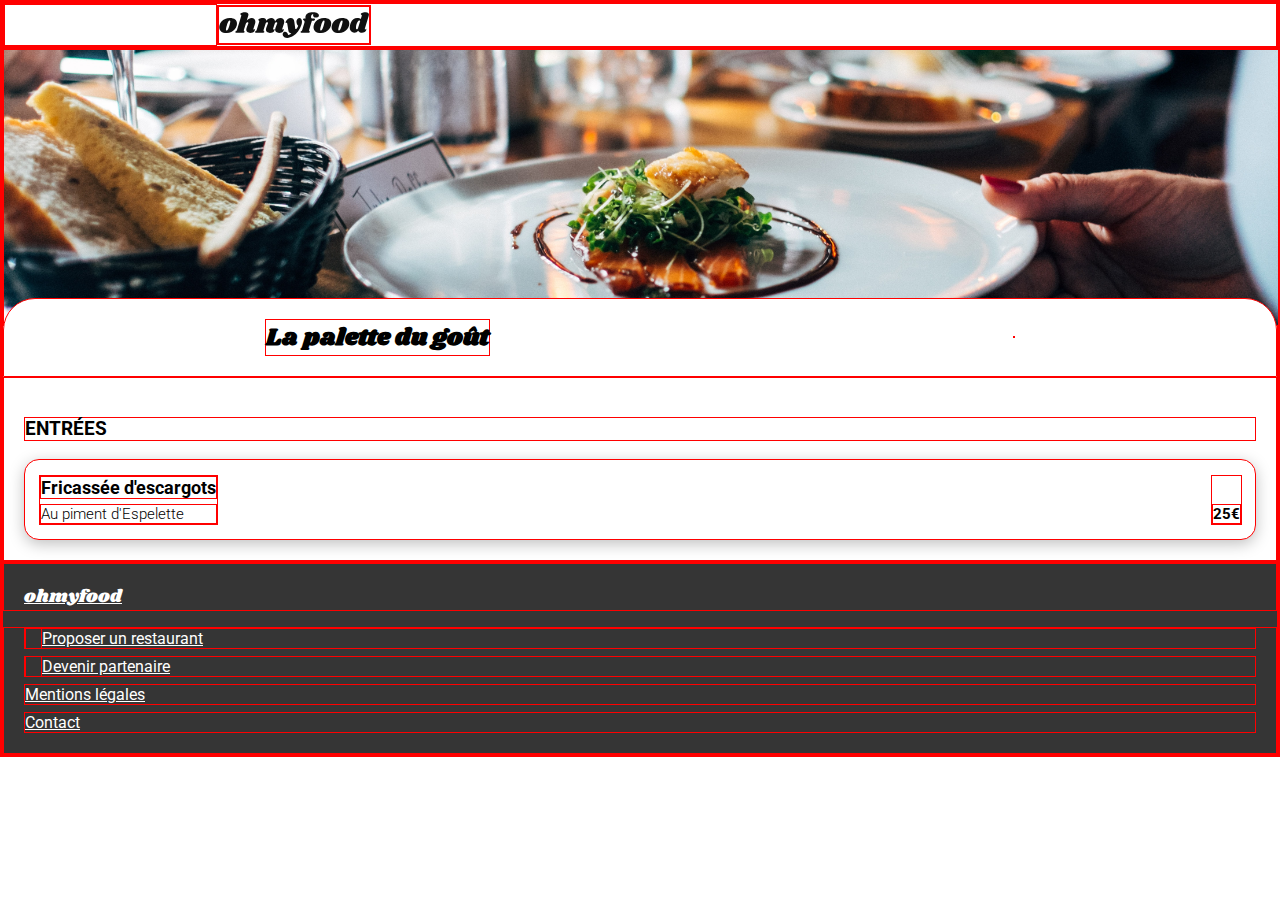
==== restaurants/Resto1.html @ e9b92a31 "Première version des éléments du menus" ====
<!DOCTYPE html>
<html lang="fr">
  <head>
    <meta charset="UTF-8" />
    <meta name="viewport" content="width=device-width, initial-scale=1.0" />
    <title>Ohmyfood Paris</title>

    <link rel="preconnect" href="https://fonts.googleapis.com" />
    <link rel="preconnect" href="https://fonts.gstatic.com" crossorigin />
    <link href="https://fonts.googleapis.com/css2?family=Roboto:ital,wght@0,100;0,300;0,400;0,500;0,700;0,900;1,100;1,300;1,400;1,500;1,700;1,900&family=Shrikhand&display=swap" rel="stylesheet" />

    <link
      rel="stylesheet"
      href="https://cdnjs.cloudflare.com/ajax/libs/font-awesome/6.2.1/css/all.min.css"
      integrity="sha512-MV7K8+y+gLIBoVD59lQIYicR65iaqukzvf/nwasF0nqhPay5w/9lJmVM2hMDcnK1OnMGCdVK+iQrJ7lzPJQd1w=="
      crossorigin="anonymous"
      referrerpolicy="no-referrer"
    />

    <link rel="stylesheet" href="/SASS/restos.css" />
  </head>

  <body>
    <!-- HEADER -->
    <header class="header">
      <nav class="header__navigation">
        <i class="fa-solid fa-arrow-left"></i>
        <a href="/index.html"><img class="header__logo" src="/assets/images/logo/ohmyfood@2x.svg" alt="logo ohmyfood" /></a>
      </nav>
    </header>

    <!-- MAIN -->
    <main class="menu">
      <img class="menu__image" src="/assets/images/restaurants/jay-wennington-N_Y88TWmGwA-unsplash.jpg" alt="La palette du gout" />
      <section class="menu_header">
        <h2>La palette du goût</h2>
        <i class="fa-regular fa-heart menu_header__heart"></i>
      </section>
      <section class="menu__type">
        <h3>ENTRÉES</h3>
        <a class="menu__element">
          <div class="menu__detail">
            <h4>Fricassée d'escargots</h4>
            <h5>Au piment d'Espelette</h5>
          </div>
          <div class="menu__prix">
            <p>25€</p>
          </div>
        </a>
      </section>
    </main>

    <!-- FOOTER -->
    <footer class="footer">
      <a href="#" class="footer__logo">ohmyfood</a>
      <div class="footer__link">
        <a href="#"><i class="fa-solid fa-utensils"></i>Proposer un restaurant</a>
        <a href="#"><i class="fa-solid fa-handshake-angle"></i>Devenir partenaire</a>
        <a href="#">Mentions légales</a>
        <a href="#">Contact</a>
      </div>
    </footer>
  </body>
</html>
---- SASS/restos.css ----
/* GENERAL */
* {
  border: solid 1px red;
}

:root {
  --main-color: #9356DC;
  --second-color: #FF79DA;
  --third-color: #99E2D0;
  --grey: #EAEAEA;
  --light-grey: #f3f3f3;
  --darker-green: #008766;
  --footer-background: #353535;
}

html {
  padding: 0;
  margin: 0;
}

body {
  padding: 0;
  margin: 0;
  font-family: Roboto;
}

/* HEADER */
.header {
  max-height: 113px;
}
.header .header__navigation {
  display: flex;
  flex-direction: row;
  align-items: center;
}
.header .header__navigation i {
  font-size: 24px;
  padding: 20px 15% 20px 20px;
  align-items: flex-start;
}
.header .header__logo {
  display: flex;
  width: 150px;
  height: 36px;
  justify-content: center;
  align-items: center;
}

/* MAIN */
.menu .menu__image {
  height: 275px;
  width: 100%;
  -o-object-fit: cover;
     object-fit: cover;
}
.menu .menu_header {
  display: flex;
  flex-direction: row;
  align-items: center;
  justify-content: space-around;
  font-family: shrikhand;
  border-radius: 32px 32px 0 0;
  background-color: white;
  margin-top: -32px;
  position: relative;
}
.menu .menu_header .menu_header__heart {
  display: flex;
  justify-content: center;
  align-items: center;
  font-size: 24px;
}
.menu .menu__type {
  display: flex;
  flex-direction: column;
  padding: 20px;
}
.menu .menu__element {
  display: flex;
  flex-direction: row;
  justify-content: space-between;
  height: 50px;
  background-color: white;
  border-radius: 15px;
  padding: 15px 13.5px 13.5px;
  box-shadow: 0px 4px 15px 0px rgba(0, 0, 0, 0.2509803922);
}
.menu .menu__detail {
  display: flex;
  flex-direction: column;
  justify-content: space-between;
  padding: 0;
  margin: 0;
}
.menu .menu__detail h4,
.menu .menu__detail h5 {
  max-width: 100%;
  margin: 0;
  padding: 0;
}
.menu .menu__detail h4 {
  font-size: 18px;
}
.menu .menu__detail h5 {
  font-size: 15px;
  font-weight: 300;
}
.menu .menu__prix {
  display: flex;
  align-items: flex-end;
}
.menu .menu__prix p {
  font-size: 15px;
  font-weight: 700;
  margin: 0;
}
.menu .menu__valide {
  background-color: var(--third-color);
  color: white;
}

/* FOOTER */
.footer {
  display: flex;
  flex-direction: column;
  background-color: var(--footer-background);
  margin: 0;
  padding: 0;
}
.footer .footer__logo {
  color: white;
  font-family: shrikhand;
  font-size: 18px;
  margin-bottom: 16px;
  padding: 20px 0px 0px 20px;
}
.footer .footer__link {
  display: flex;
  flex-direction: column;
  gap: 7px;
  padding: 0px 20px 20px;
}
.footer .footer__link a {
  color: white;
  font-size: 16px;
}
.footer .footer__link i {
  width: 13px;
  padding-right: 15px;
}/*# sourceMappingURL=Restos.css.map */
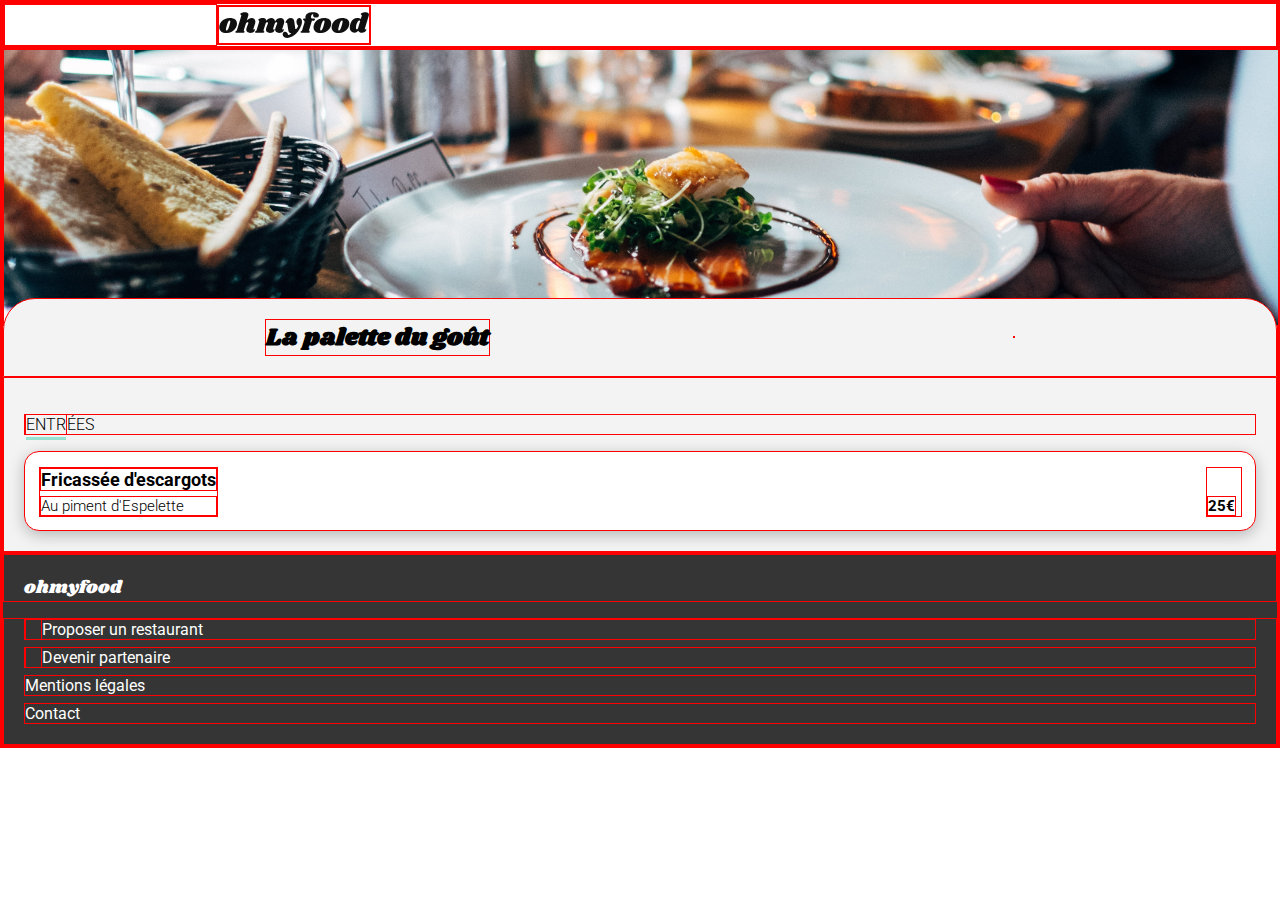
==== commit 86f0da05: "Coeur de la home avec animation dégradé + tentative animation de la validation de commande" ====
--- a/restaurants/Resto1.html
+++ b/restaurants/Resto1.html
@@ -37,7 +37,7 @@
         <i class="fa-regular fa-heart menu_header__heart"></i>
       </section>
       <section class="menu__type">
-        <h3>ENTRÉES</h3>
+        <h3><span>ENTR</span>ÉES</h3>
         <a class="menu__element">
           <div class="menu__detail">
             <h4>Fricassée d'escargots</h4>
@@ -45,6 +45,7 @@
           </div>
           <div class="menu__prix">
             <p>25€</p>
+            <i class="menu__valide fa-regular fa-circle-check"></i>
           </div>
         </a>
       </section>
--- a/SASS/restos.css
+++ b/SASS/restos.css
@@ -1,6 +1,7 @@
 /* GENERAL */
 * {
   border: solid 1px red;
+  text-decoration: none;
 }
 
 :root {
@@ -47,6 +48,9 @@
 }
 
 /* MAIN */
+.menu {
+  background-color: var(--light-grey);
+}
 .menu .menu__image {
   height: 275px;
   width: 100%;
@@ -59,8 +63,8 @@
   align-items: center;
   justify-content: space-around;
   font-family: shrikhand;
+  background-color: var(--light-grey);
   border-radius: 32px 32px 0 0;
-  background-color: white;
   margin-top: -32px;
   position: relative;
 }
@@ -72,8 +76,20 @@
 }
 .menu .menu__type {
   display: flex;
+  -o-object-fit: contain;
+     object-fit: contain;
   flex-direction: column;
   padding: 20px;
+}
+.menu .menu__type h3 {
+  font-size: 16px;
+  font-weight: 300;
+}
+.menu .menu__type span {
+  text-decoration: underline;
+  text-underline-offset: 7px;
+  text-decoration-thickness: 3px;
+  text-decoration-color: var(--third-color);
 }
 .menu .menu__element {
   display: flex;
@@ -85,16 +101,25 @@
   padding: 15px 13.5px 13.5px;
   box-shadow: 0px 4px 15px 0px rgba(0, 0, 0, 0.2509803922);
 }
+.menu .menu__element:hover + .menu__valide {
+  display: flex;
+  transform: translateX(0%);
+  opacity: 1;
+}
 .menu .menu__detail {
   display: flex;
+  position: relative;
   flex-direction: column;
   justify-content: space-between;
   padding: 0;
   margin: 0;
+  overflow: auto;
+  white-space: nowrap;
 }
 .menu .menu__detail h4,
 .menu .menu__detail h5 {
-  max-width: 100%;
+  text-overflow: ellipsis;
+  overflow: hidden;
   margin: 0;
   padding: 0;
 }
@@ -113,10 +138,37 @@
   font-size: 15px;
   font-weight: 700;
   margin: 0;
+  margin-right: 5px;
 }
 .menu .menu__valide {
+  display: none;
+  align-items: center;
+  justify-content: center;
+  border-radius: 0px 15px 15px 0;
+  margin-bottom: -14px;
+  margin-right: -15px;
+  height: 160%;
+  width: 50px;
+  font-size: 30px;
   background-color: var(--third-color);
   color: white;
+  transform: translateX(100%);
+  opacity: -1;
+  transition: all 0.5s ease-in-out;
+}
+.menu .menu__commander {
+  display: flex;
+  justify-content: center;
+  align-items: center;
+  height: 50px;
+  width: 218px;
+  border-radius: 25px;
+  background: linear-gradient(0deg, var(--main-color) -11.44%, var(--second-color) 123.93%);
+  font-size: 16px;
+  color: white;
+  font-size: 16px;
+  font-weight: 500;
+  border: 0;
 }
 
 /* FOOTER */
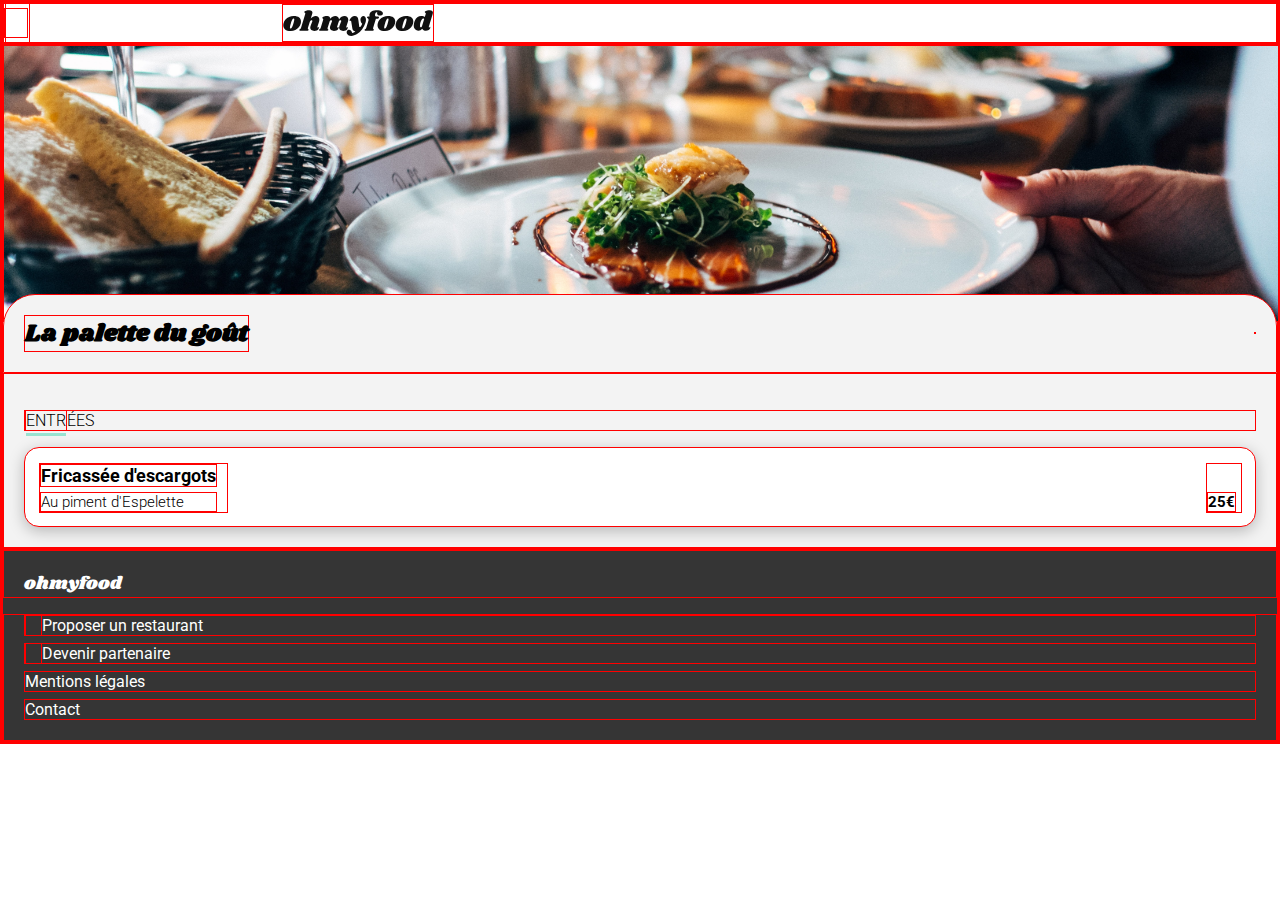
==== commit 7fefff7e: "Minor - Résolution de certains positionnement sur la page resto" ====
--- a/restaurants/Resto1.html
+++ b/restaurants/Resto1.html
@@ -24,8 +24,8 @@
     <!-- HEADER -->
     <header class="header">
       <nav class="header__navigation">
-        <i class="fa-solid fa-arrow-left"></i>
-        <a href="/index.html"><img class="header__logo" src="/assets/images/logo/ohmyfood@2x.svg" alt="logo ohmyfood" /></a>
+        <a href="/index.html"><i class="fa-solid fa-arrow-left"></i></a>
+        <img class="header__logo" src="/assets/images/logo/ohmyfood@2x.svg" alt="logo ohmyfood" />
       </nav>
     </header>
 
--- a/SASS/restos.css
+++ b/SASS/restos.css
@@ -33,11 +33,13 @@
   display: flex;
   flex-direction: row;
   align-items: center;
+  justify-content: flex-start;
 }
 .header .header__navigation i {
   font-size: 24px;
   padding: 20px 15% 20px 20px;
   align-items: flex-start;
+  color: black;
 }
 .header .header__logo {
   display: flex;
@@ -45,6 +47,7 @@
   height: 36px;
   justify-content: center;
   align-items: center;
+  margin-left: 20%;
 }
 
 /* MAIN */
@@ -61,11 +64,13 @@
   display: flex;
   flex-direction: row;
   align-items: center;
-  justify-content: space-around;
+  justify-content: space-between;
+  gap: 20px;
   font-family: shrikhand;
   background-color: var(--light-grey);
   border-radius: 32px 32px 0 0;
   margin-top: -32px;
+  padding: 0 20px;
   position: relative;
 }
 .menu .menu_header .menu_header__heart {
@@ -120,7 +125,7 @@
 .menu .menu__detail h5 {
   text-overflow: ellipsis;
   overflow: hidden;
-  margin: 0;
+  margin: 0 10px 0 0;
   padding: 0;
 }
 .menu .menu__detail h4 {
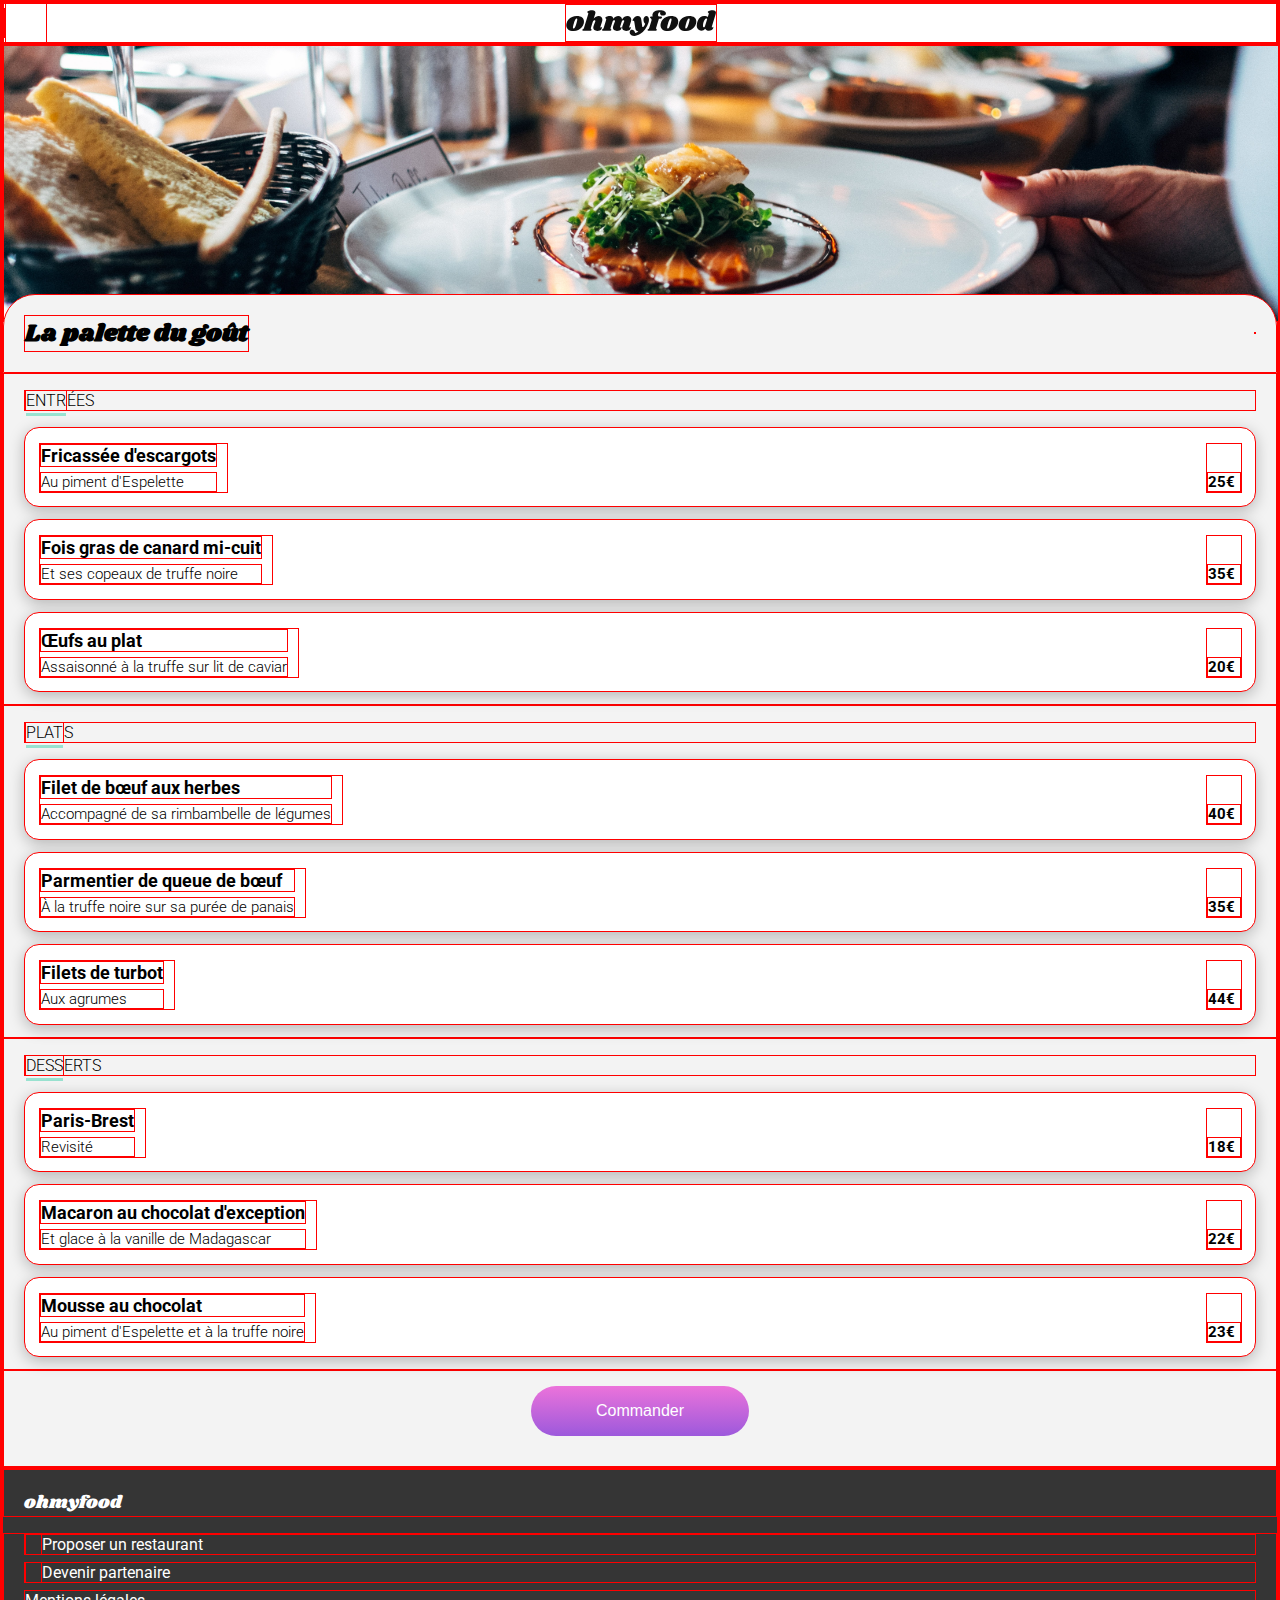
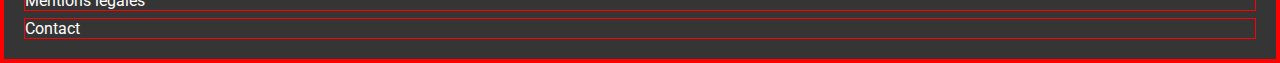
==== commit 07078ea1: "Major - Finission + ajout du boutton commander sur la page resto template" ====
--- a/restaurants/Resto1.html
+++ b/restaurants/Resto1.html
@@ -37,6 +37,7 @@
         <i class="fa-regular fa-heart menu_header__heart"></i>
       </section>
       <section class="menu__type">
+        <!-- ENTREES -->
         <h3><span>ENTR</span>ÉES</h3>
         <a class="menu__element">
           <div class="menu__detail">
@@ -48,6 +49,99 @@
             <i class="menu__valide fa-regular fa-circle-check"></i>
           </div>
         </a>
+        <a class="menu__element">
+          <div class="menu__detail">
+            <h4>Fois gras de canard mi-cuit</h4>
+            <h5>Et ses copeaux de truffe noire</h5>
+          </div>
+          <div class="menu__prix">
+            <p>35€</p>
+            <i class="menu__valide fa-regular fa-circle-check"></i>
+          </div>
+        </a>
+        <a class="menu__element">
+          <div class="menu__detail">
+            <h4>Œufs au plat</h4>
+            <h5>Assaisonné à la truffe sur lit de caviar</h5>
+          </div>
+          <div class="menu__prix">
+            <p>20€</p>
+            <i class="menu__valide fa-regular fa-circle-check"></i>
+          </div>
+        </a>
+      </section>
+
+      <!-- PLATS -->
+      <section class="menu__type">
+        <h3><span>PLAT</span>S</h3>
+        <a class="menu__element">
+          <div class="menu__detail">
+            <h4>Filet de bœuf aux herbes</h4>
+            <h5>Accompagné de sa rimbambelle de légumes</h5>
+          </div>
+          <div class="menu__prix">
+            <p>40€</p>
+            <i class="menu__valide fa-regular fa-circle-check"></i>
+          </div>
+        </a>
+        <a class="menu__element">
+          <div class="menu__detail">
+            <h4>Parmentier de queue de bœuf</h4>
+            <h5>À la truffe noire sur sa purée de panais</h5>
+          </div>
+          <div class="menu__prix">
+            <p>35€</p>
+            <i class="menu__valide fa-regular fa-circle-check"></i>
+          </div>
+        </a>
+        <a class="menu__element">
+          <div class="menu__detail">
+            <h4>Filets de turbot</h4>
+            <h5>Aux agrumes</h5>
+          </div>
+          <div class="menu__prix">
+            <p>44€</p>
+            <i class="menu__valide fa-regular fa-circle-check"></i>
+          </div>
+        </a>
+      </section>
+
+      <!-- DESSERTS -->
+      <section class="menu__type">
+        <h3><span>DESS</span>ERTS</h3>
+        <a class="menu__element">
+          <div class="menu__detail">
+            <h4>Paris-Brest</h4>
+            <h5>Revisité</h5>
+          </div>
+          <div class="menu__prix">
+            <p>18€</p>
+            <i class="menu__valide fa-regular fa-circle-check"></i>
+          </div>
+        </a>
+        <a class="menu__element">
+          <div class="menu__detail">
+            <h4>Macaron au chocolat d'exception</h4>
+            <h5>Et glace à la vanille de Madagascar</h5>
+          </div>
+          <div class="menu__prix">
+            <p>22€</p>
+            <i class="menu__valide fa-regular fa-circle-check"></i>
+          </div>
+        </a>
+        <a class="menu__element">
+          <div class="menu__detail">
+            <h4>Mousse au chocolat</h4>
+            <h5>Au piment d'Espelette et à la truffe noire</h5>
+          </div>
+          <div class="menu__prix">
+            <p>23€</p>
+            <i class="menu__valide fa-regular fa-circle-check"></i>
+          </div>
+        </a>
+      </section>
+      <section class="menu__commande">
+        <button class="menu__button">Commander</button>
       </section>
     </main>
 
--- a/SASS/restos.css
+++ b/SASS/restos.css
@@ -5,10 +5,10 @@
 }
 
 :root {
-  --main-color: #9356DC;
-  --second-color: #FF79DA;
-  --third-color: #99E2D0;
-  --grey: #EAEAEA;
+  --main-color: #9356dc;
+  --second-color: #ff79da;
+  --third-color: #99e2d0;
+  --grey: #eaeaea;
   --light-grey: #f3f3f3;
   --darker-green: #008766;
   --footer-background: #353535;
@@ -37,7 +37,8 @@
 }
 .header .header__navigation i {
   font-size: 24px;
-  padding: 20px 15% 20px 20px;
+  padding: 20px;
+  margin-right: -61px;
   align-items: flex-start;
   color: black;
 }
@@ -47,7 +48,7 @@
   height: 36px;
   justify-content: center;
   align-items: center;
-  margin-left: 20%;
+  margin: auto;
 }
 
 /* MAIN */
@@ -84,7 +85,7 @@
   -o-object-fit: contain;
      object-fit: contain;
   flex-direction: column;
-  padding: 20px;
+  padding: 0px 20px;
 }
 .menu .menu__type h3 {
   font-size: 16px;
@@ -99,17 +100,21 @@
 .menu .menu__element {
   display: flex;
   flex-direction: row;
+  position: relative;
   justify-content: space-between;
   height: 50px;
   background-color: white;
   border-radius: 15px;
   padding: 15px 13.5px 13.5px;
+  margin-bottom: 12px;
+  overflow: hidden;
   box-shadow: 0px 4px 15px 0px rgba(0, 0, 0, 0.2509803922);
 }
-.menu .menu__element:hover + .menu__valide {
-  display: flex;
-  transform: translateX(0%);
-  opacity: 1;
+.menu .menu__element:hover .menu__valide {
+  transform: translateX(-16px);
+}
+.menu .menu__element:hover .menu__prix p {
+  margin-right: 60px;
 }
 .menu .menu__detail {
   display: flex;
@@ -137,31 +142,40 @@
 }
 .menu .menu__prix {
   display: flex;
+  flex-direction: row;
+  justify-content: space-between;
   align-items: flex-end;
 }
 .menu .menu__prix p {
   font-size: 15px;
   font-weight: 700;
   margin: 0;
-  margin-right: 5px;
+  padding-right: 5px;
+  transition: all 1s ease-in-out;
 }
 .menu .menu__valide {
-  display: none;
+  display: flex;
+  position: absolute;
   align-items: center;
   justify-content: center;
   border-radius: 0px 15px 15px 0;
   margin-bottom: -14px;
-  margin-right: -15px;
-  height: 160%;
-  width: 50px;
-  font-size: 30px;
+  margin-left: 60px;
+  height: 101%;
+  width: 60px;
+  font-size: 20px;
   background-color: var(--third-color);
   color: white;
+  transition: all 1s ease-in-out;
   transform: translateX(100%);
-  opacity: -1;
-  transition: all 0.5s ease-in-out;
-}
-.menu .menu__commander {
+}
+.menu .menu__commande {
+  display: flex;
+  justify-content: center;
+  align-items: center;
+  padding: 15px 0 30px;
+}
+.menu .menu__button {
   display: flex;
   justify-content: center;
   align-items: center;
@@ -174,6 +188,11 @@
   font-size: 16px;
   font-weight: 500;
   border: 0;
+  transition: all 1s;
+}
+.menu .menu__button:hover {
+  opacity: 0.85;
+  box-shadow: 0px 4px 4px 0px rgba(0, 0, 0, 0.3764705882);
 }
 
 /* FOOTER */
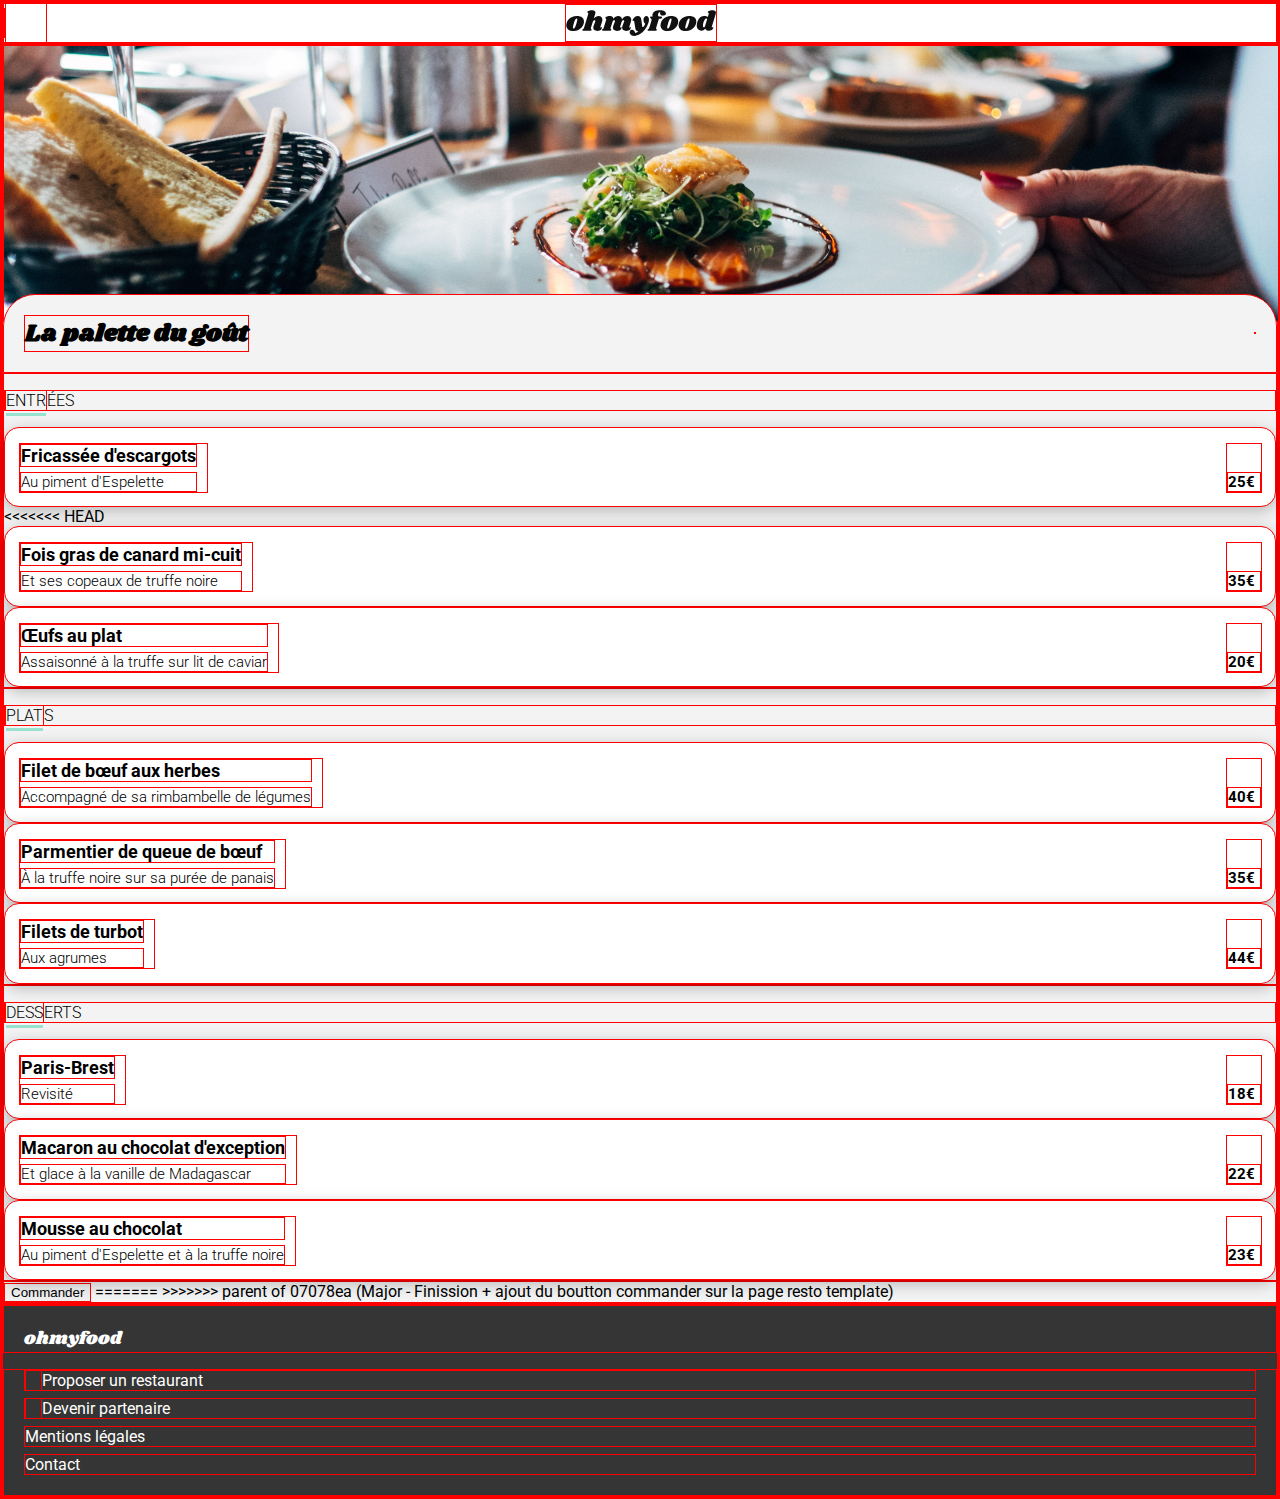
==== commit 7e7d4d7b: "Ajout couleur icone fonctionnement sur home, Ajout animation type menu sur resto, lien de contact es" ====
--- a/restaurants/Resto1.html
+++ b/restaurants/Resto1.html
@@ -37,7 +37,6 @@
         <i class="fa-regular fa-heart menu_header__heart"></i>
       </section>
       <section class="menu__type">
-        <!-- ENTREES -->
         <h3><span>ENTR</span>ÉES</h3>
         <a class="menu__element">
           <div class="menu__detail">
@@ -49,6 +48,7 @@
             <i class="menu__valide fa-regular fa-circle-check"></i>
           </div>
         </a>
+<<<<<<< HEAD
         <a class="menu__element">
           <div class="menu__detail">
             <h4>Fois gras de canard mi-cuit</h4>
@@ -72,7 +72,7 @@
       </section>
 
       <!-- PLATS -->
-      <section class="menu__type">
+      <section class="menu__type menu__type--2">
         <h3><span>PLAT</span>S</h3>
         <a class="menu__element">
           <div class="menu__detail">
@@ -107,7 +107,7 @@
       </section>
 
       <!-- DESSERTS -->
-      <section class="menu__type">
+      <section class="menu__type menu__type--3">
         <h3><span>DESS</span>ERTS</h3>
         <a class="menu__element">
           <div class="menu__detail">
@@ -142,6 +142,8 @@
       </section>
       <section class="menu__commande">
         <button class="menu__button">Commander</button>
+=======
+>>>>>>> parent of 07078ea (Major - Finission + ajout du boutton commander sur la page resto template)
       </section>
     </main>
 
@@ -152,7 +154,7 @@
         <a href="#"><i class="fa-solid fa-utensils"></i>Proposer un restaurant</a>
         <a href="#"><i class="fa-solid fa-handshake-angle"></i>Devenir partenaire</a>
         <a href="#">Mentions légales</a>
-        <a href="#">Contact</a>
+        <a href="mailto:contact@ohmyfood.fr">Contact</a>
       </div>
     </footer>
   </body>
--- a/SASS/restos.css
+++ b/SASS/restos.css
@@ -14,6 +14,19 @@
   --footer-background: #353535;
 }
 
+@keyframes menu_type {
+  0% {
+    transform: translateX(-100%);
+    opacity: 0;
+  }
+  95% {
+    opacity: 0.5;
+  }
+  100% {
+    transform: translateX(0%);
+    opacity: 1;
+  }
+}
 html {
   padding: 0;
   margin: 0;
@@ -38,7 +51,7 @@
 .header .header__navigation i {
   font-size: 24px;
   padding: 20px;
-  margin-right: -61px;
+  margin-right: -62px;
   align-items: flex-start;
   color: black;
 }
@@ -85,7 +98,18 @@
   -o-object-fit: contain;
      object-fit: contain;
   flex-direction: column;
+<<<<<<< HEAD
   padding: 0px 20px;
+  animation: menu_type 1s ease-in-out;
+}
+.menu .menu__type--2 {
+  animation: menu_type 1.5s ease-in-out;
+}
+.menu .menu__type--3 {
+  animation: menu_type 2s ease-in-out;
+=======
+  padding: 20px;
+>>>>>>> parent of 07078ea (Major - Finission + ajout du boutton commander sur la page resto template)
 }
 .menu .menu__type h3 {
   font-size: 16px;
@@ -106,7 +130,6 @@
   background-color: white;
   border-radius: 15px;
   padding: 15px 13.5px 13.5px;
-  margin-bottom: 12px;
   overflow: hidden;
   box-shadow: 0px 4px 15px 0px rgba(0, 0, 0, 0.2509803922);
 }
@@ -151,7 +174,7 @@
   font-weight: 700;
   margin: 0;
   padding-right: 5px;
-  transition: all 1s ease-in-out;
+  transition: all 0.25s ease-in-out;
 }
 .menu .menu__valide {
   display: flex;
@@ -166,16 +189,10 @@
   font-size: 20px;
   background-color: var(--third-color);
   color: white;
-  transition: all 1s ease-in-out;
+  transition: all 0.3s ease-out;
   transform: translateX(100%);
 }
-.menu .menu__commande {
-  display: flex;
-  justify-content: center;
-  align-items: center;
-  padding: 15px 0 30px;
-}
-.menu .menu__button {
+.menu .menu__commander {
   display: flex;
   justify-content: center;
   align-items: center;
@@ -188,11 +205,14 @@
   font-size: 16px;
   font-weight: 500;
   border: 0;
-  transition: all 1s;
+<<<<<<< HEAD
+  transition: all 0.3s ease-in-out;
 }
 .menu .menu__button:hover {
   opacity: 0.85;
   box-shadow: 0px 4px 4px 0px rgba(0, 0, 0, 0.3764705882);
+=======
+>>>>>>> parent of 07078ea (Major - Finission + ajout du boutton commander sur la page resto template)
 }
 
 /* FOOTER */
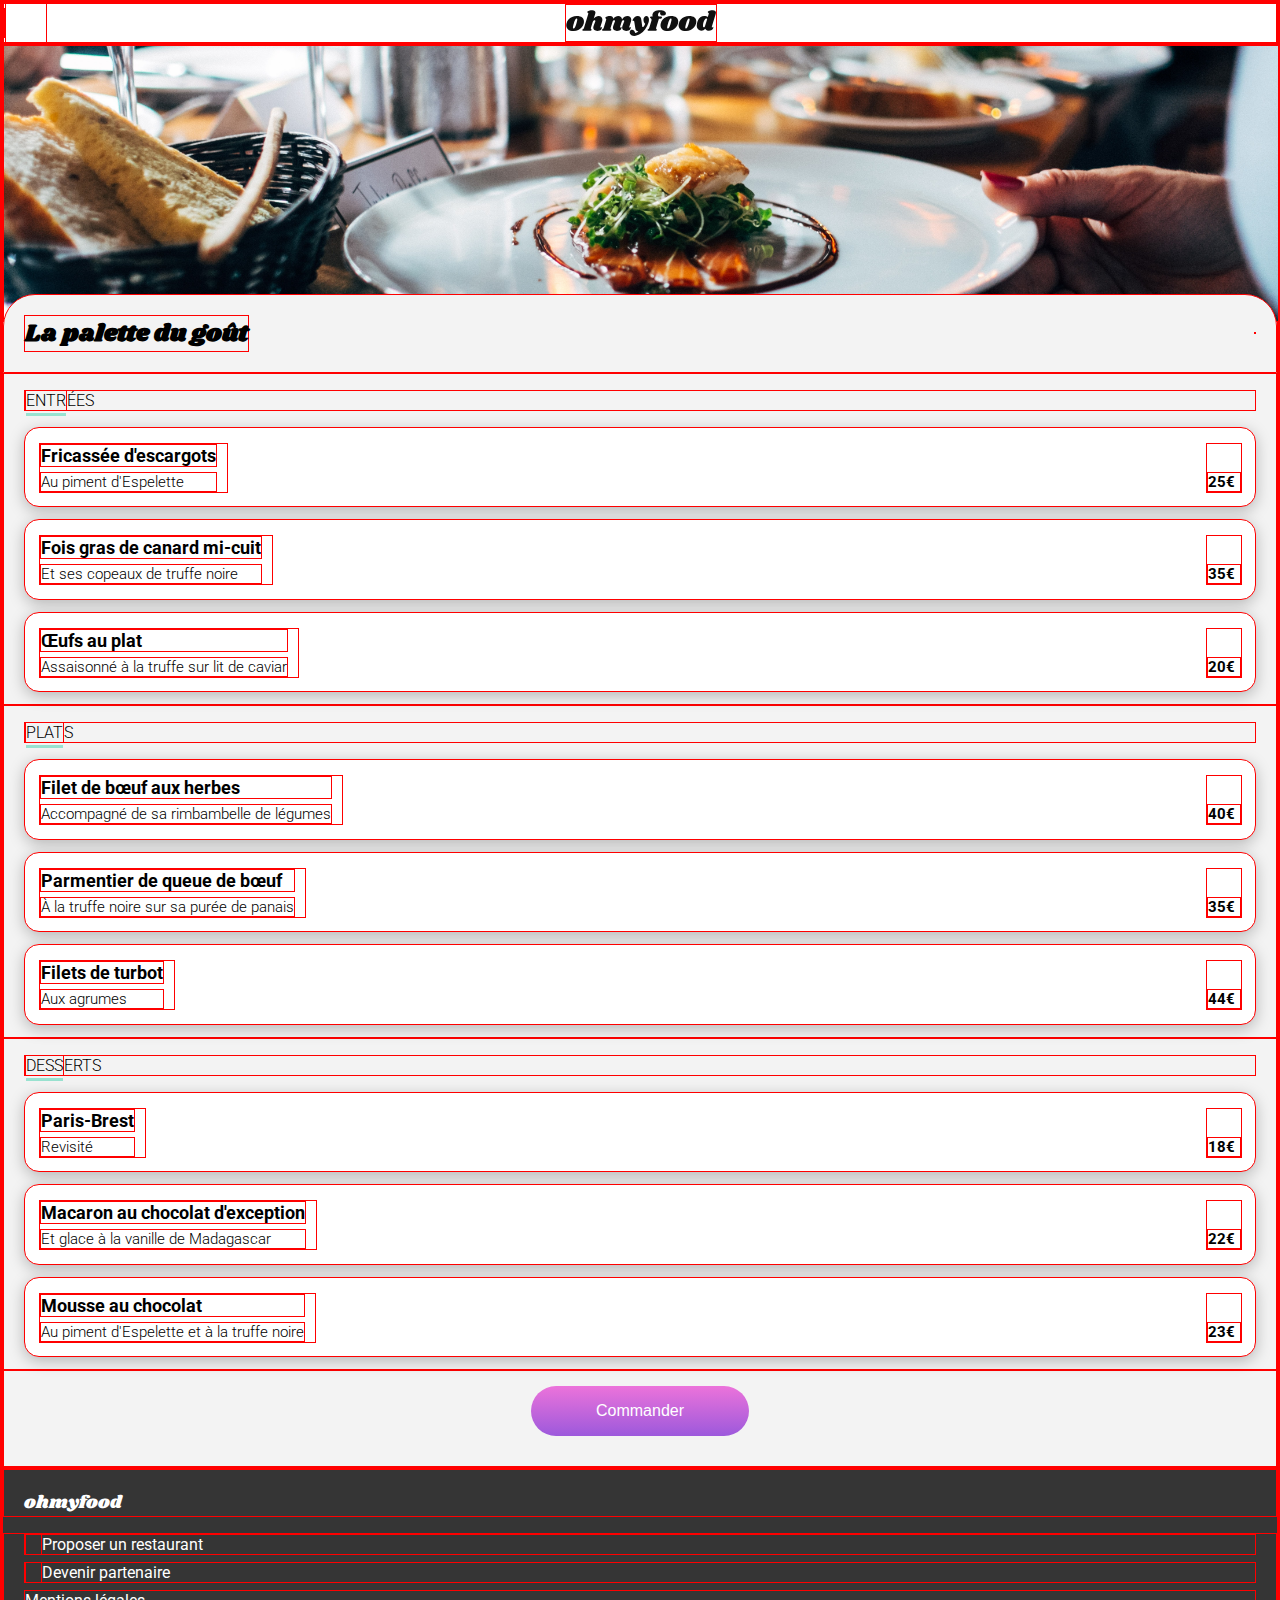
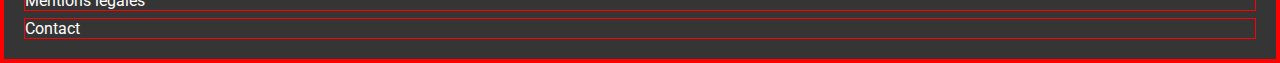
==== commit 4428b79b: "Major : Retour à la version cdde03e" ====
--- a/restaurants/Resto1.html
+++ b/restaurants/Resto1.html
@@ -37,6 +37,7 @@
         <i class="fa-regular fa-heart menu_header__heart"></i>
       </section>
       <section class="menu__type">
+        <!-- ENTREES -->
         <h3><span>ENTR</span>ÉES</h3>
         <a class="menu__element">
           <div class="menu__detail">
@@ -48,7 +49,6 @@
             <i class="menu__valide fa-regular fa-circle-check"></i>
           </div>
         </a>
-<<<<<<< HEAD
         <a class="menu__element">
           <div class="menu__detail">
             <h4>Fois gras de canard mi-cuit</h4>
@@ -142,8 +142,6 @@
       </section>
       <section class="menu__commande">
         <button class="menu__button">Commander</button>
-=======
->>>>>>> parent of 07078ea (Major - Finission + ajout du boutton commander sur la page resto template)
       </section>
     </main>
 
--- a/SASS/restos.css
+++ b/SASS/restos.css
@@ -51,7 +51,7 @@
 .header .header__navigation i {
   font-size: 24px;
   padding: 20px;
-  margin-right: -62px;
+  margin-right: -61px;
   align-items: flex-start;
   color: black;
 }
@@ -98,7 +98,6 @@
   -o-object-fit: contain;
      object-fit: contain;
   flex-direction: column;
-<<<<<<< HEAD
   padding: 0px 20px;
   animation: menu_type 1s ease-in-out;
 }
@@ -107,9 +106,6 @@
 }
 .menu .menu__type--3 {
   animation: menu_type 2s ease-in-out;
-=======
-  padding: 20px;
->>>>>>> parent of 07078ea (Major - Finission + ajout du boutton commander sur la page resto template)
 }
 .menu .menu__type h3 {
   font-size: 16px;
@@ -130,6 +126,7 @@
   background-color: white;
   border-radius: 15px;
   padding: 15px 13.5px 13.5px;
+  margin-bottom: 12px;
   overflow: hidden;
   box-shadow: 0px 4px 15px 0px rgba(0, 0, 0, 0.2509803922);
 }
@@ -192,7 +189,13 @@
   transition: all 0.3s ease-out;
   transform: translateX(100%);
 }
-.menu .menu__commander {
+.menu .menu__commande {
+  display: flex;
+  justify-content: center;
+  align-items: center;
+  padding: 15px 0 30px;
+}
+.menu .menu__button {
   display: flex;
   justify-content: center;
   align-items: center;
@@ -205,14 +208,11 @@
   font-size: 16px;
   font-weight: 500;
   border: 0;
-<<<<<<< HEAD
   transition: all 0.3s ease-in-out;
 }
 .menu .menu__button:hover {
   opacity: 0.85;
   box-shadow: 0px 4px 4px 0px rgba(0, 0, 0, 0.3764705882);
-=======
->>>>>>> parent of 07078ea (Major - Finission + ajout du boutton commander sur la page resto template)
 }
 
 /* FOOTER */
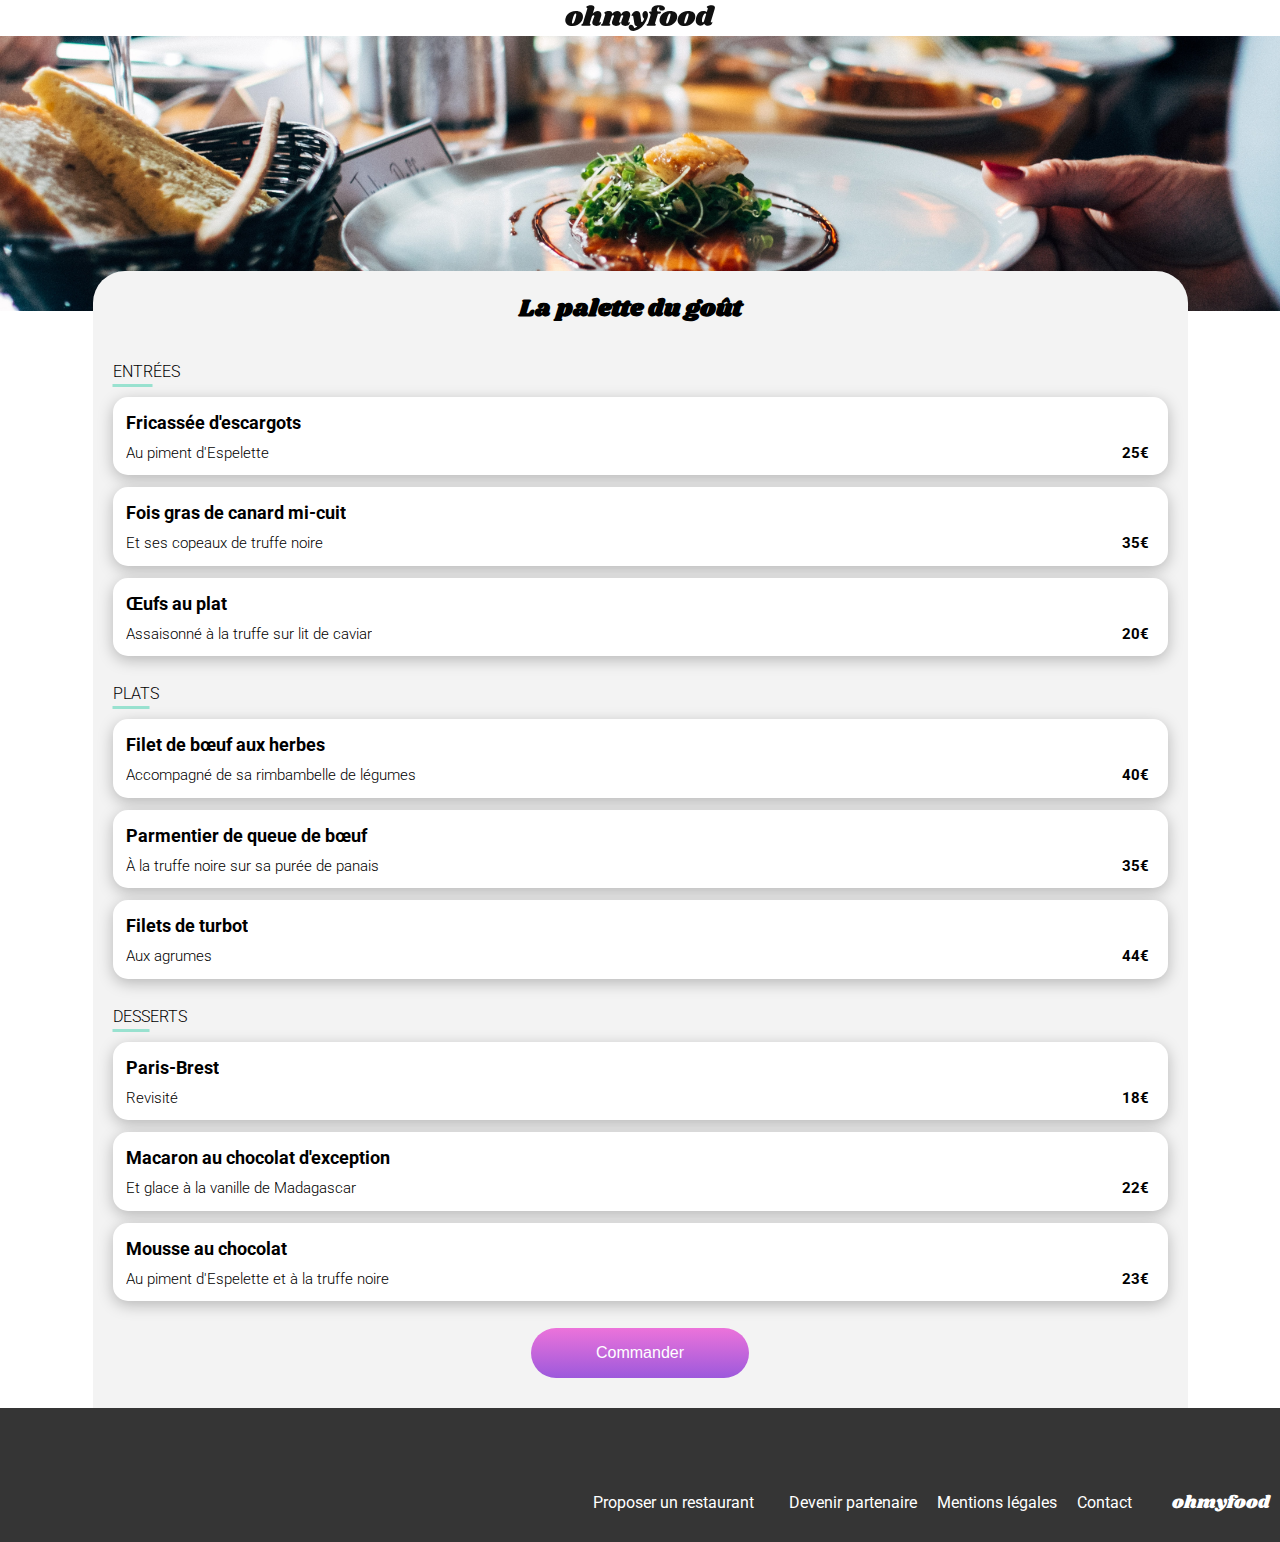
==== commit 252d566d: "Minor - Fixed : Finition interface page resto pour small device" ====
--- a/restaurants/Resto1.html
+++ b/restaurants/Resto1.html
@@ -140,9 +140,9 @@
           </div>
         </a>
       </section>
-      <section class="menu__commande">
+      <div class="menu__commande">
         <button class="menu__button">Commander</button>
-      </section>
+      </div>
     </main>
 
     <!-- FOOTER -->
--- a/SASS/restos.css
+++ b/SASS/restos.css
@@ -1,6 +1,6 @@
 /* GENERAL */
 * {
-  border: solid 1px red;
+  /* border: solid 1px red; */
   text-decoration: none;
 }
 
@@ -66,13 +66,20 @@
 
 /* MAIN */
 .menu {
-  background-color: var(--light-grey);
+  background-color: white;
+  display: flex;
+  flex-direction: column;
+  justify-content: center;
+  align-items: center;
+  width: 100%;
 }
 .menu .menu__image {
   height: 275px;
   width: 100%;
   -o-object-fit: cover;
      object-fit: cover;
+  margin: 0;
+  padding: 0;
 }
 .menu .menu_header {
   display: flex;
@@ -83,9 +90,34 @@
   font-family: shrikhand;
   background-color: var(--light-grey);
   border-radius: 32px 32px 0 0;
-  margin-top: -32px;
+  margin-top: -40px;
   padding: 0 20px;
+  width: 90%;
   position: relative;
+  /*
+        breakpoints are viewport arbitrary values,
+        they are defined with the aim of allowing the SCSS/CSS code of your app' behave accordingly to your user's device width,
+        the breakpoints I used were inspired by Bootstrap =>
+        https://getbootstrap.com/docs/5.0/layout/breakpoints/
+    */
+  /*
+        breakpoints are viewport arbitrary values,
+        they are defined with the aim of allowing the SCSS/CSS code of your app' behave accordingly to your user's device width,
+        the breakpoints I used were inspired by Bootstrap =>
+        https://getbootstrap.com/docs/5.0/layout/breakpoints/
+    */
+}
+@media only screen and (max-width: 500px) {
+  .menu .menu_header {
+    padding: 0 15px;
+  }
+}
+@media only screen and (min-width: 768px) {
+  .menu .menu_header {
+    min-width: 768px;
+    max-width: 1055px;
+    justify-content: center;
+  }
 }
 .menu .menu_header .menu_header__heart {
   display: flex;
@@ -99,7 +131,33 @@
      object-fit: contain;
   flex-direction: column;
   padding: 0px 20px;
+  background-color: var(--light-grey);
+  width: 90%;
+  /*
+        breakpoints are viewport arbitrary values,
+        they are defined with the aim of allowing the SCSS/CSS code of your app' behave accordingly to your user's device width,
+        the breakpoints I used were inspired by Bootstrap =>
+        https://getbootstrap.com/docs/5.0/layout/breakpoints/
+    */
+  /*
+        breakpoints are viewport arbitrary values,
+        they are defined with the aim of allowing the SCSS/CSS code of your app' behave accordingly to your user's device width,
+        the breakpoints I used were inspired by Bootstrap =>
+        https://getbootstrap.com/docs/5.0/layout/breakpoints/
+    */
   animation: menu_type 1s ease-in-out;
+}
+@media only screen and (max-width: 500px) {
+  .menu .menu__type {
+    padding: 0 15px;
+  }
+}
+@media only screen and (min-width: 768px) {
+  .menu .menu__type {
+    min-width: 768px;
+    max-width: 1055px;
+    justify-content: center;
+  }
 }
 .menu .menu__type--2 {
   animation: menu_type 1.5s ease-in-out;
@@ -179,10 +237,10 @@
   align-items: center;
   justify-content: center;
   border-radius: 0px 15px 15px 0;
-  margin-bottom: -14px;
+  margin-bottom: -15px;
   margin-left: 60px;
-  height: 101%;
-  width: 60px;
+  height: 102%;
+  width: 62px;
   font-size: 20px;
   background-color: var(--third-color);
   color: white;
@@ -193,7 +251,34 @@
   display: flex;
   justify-content: center;
   align-items: center;
-  padding: 15px 0 30px;
+  padding: 15px 20px 30px;
+  margin: 0;
+  background-color: var(--light-grey);
+  width: 90%;
+  /*
+        breakpoints are viewport arbitrary values,
+        they are defined with the aim of allowing the SCSS/CSS code of your app' behave accordingly to your user's device width,
+        the breakpoints I used were inspired by Bootstrap =>
+        https://getbootstrap.com/docs/5.0/layout/breakpoints/
+    */
+  /*
+        breakpoints are viewport arbitrary values,
+        they are defined with the aim of allowing the SCSS/CSS code of your app' behave accordingly to your user's device width,
+        the breakpoints I used were inspired by Bootstrap =>
+        https://getbootstrap.com/docs/5.0/layout/breakpoints/
+    */
+}
+@media only screen and (max-width: 500px) {
+  .menu .menu__commande {
+    padding: 15px 15px 30px;
+  }
+}
+@media only screen and (min-width: 768px) {
+  .menu .menu__commande {
+    min-width: 768px;
+    max-width: 1055px;
+    justify-content: center;
+  }
 }
 .menu .menu__button {
   display: flex;
@@ -222,6 +307,20 @@
   background-color: var(--footer-background);
   margin: 0;
   padding: 0;
+  /*
+        breakpoints are viewport arbitrary values,
+        they are defined with the aim of allowing the SCSS/CSS code of your app' behave accordingly to your user's device width,
+        the breakpoints I used were inspired by Bootstrap =>
+        https://getbootstrap.com/docs/5.0/layout/breakpoints/
+    */
+}
+@media only screen and (min-width: 768px) {
+  .footer {
+    flex-direction: row-reverse;
+    align-items: flex-end;
+    height: 114px;
+    padding: 10px;
+  }
 }
 .footer .footer__logo {
   color: white;
@@ -235,6 +334,18 @@
   flex-direction: column;
   gap: 7px;
   padding: 0px 20px 20px;
+  /*
+        breakpoints are viewport arbitrary values,
+        they are defined with the aim of allowing the SCSS/CSS code of your app' behave accordingly to your user's device width,
+        the breakpoints I used were inspired by Bootstrap =>
+        https://getbootstrap.com/docs/5.0/layout/breakpoints/
+    */
+}
+@media only screen and (min-width: 768px) {
+  .footer .footer__link {
+    flex-direction: row;
+    gap: 20px;
+  }
 }
 .footer .footer__link a {
   color: white;
